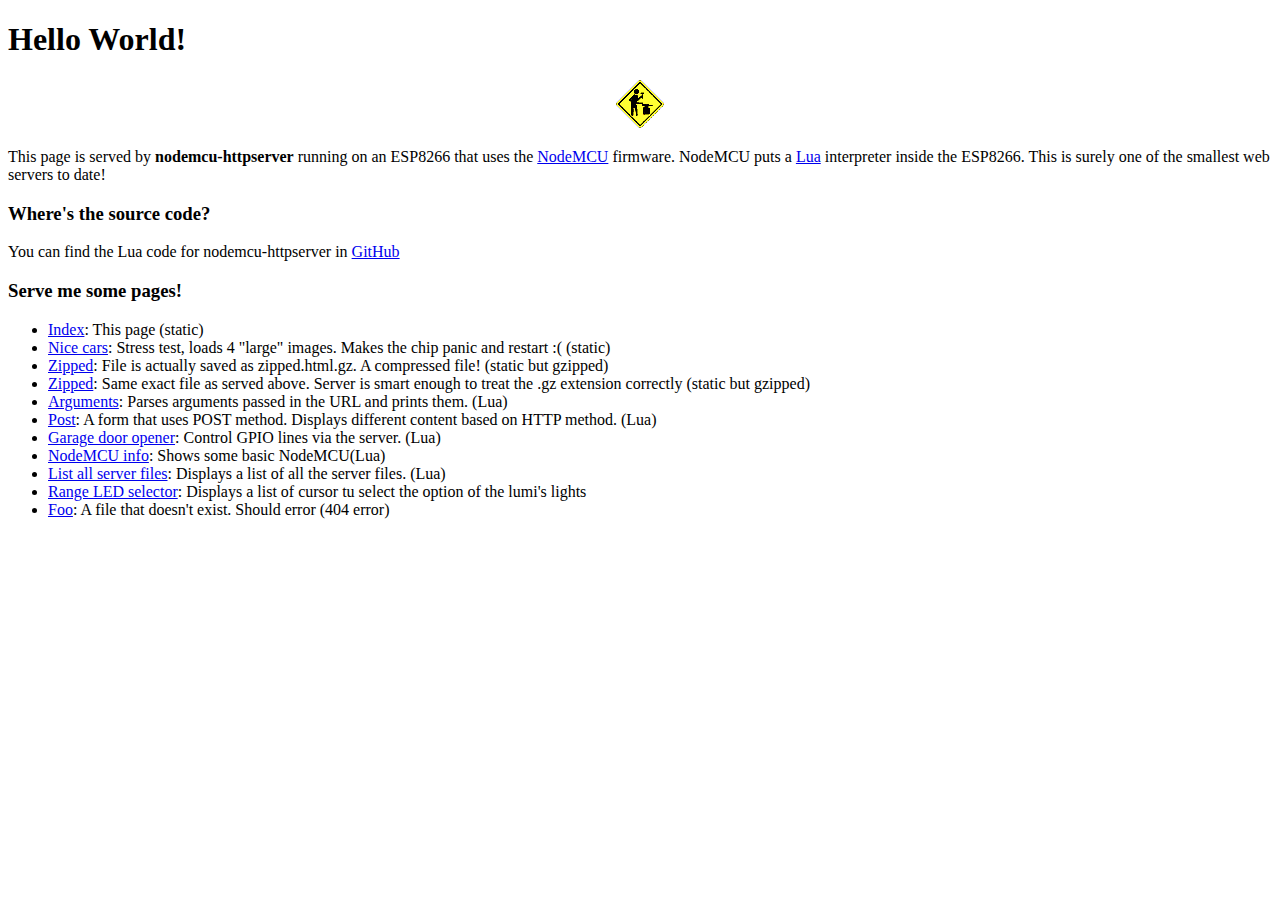
==== Master/http/index.html @ c5414ecf "fusion avec le server http, commit de back up, non testé, surement non fonctionnel" ====
<!DOCTYPE html>
<html lang="en">
<head>
   <meta charset="utf-8">
   <title>Served by an ESP8266</title>
</head>
<body>
   <h1>Hello World!</h1>
   <div align="center">
   <img src="underconstruction.gif">
   </div>
   <p>
      This page is served by <b>nodemcu-httpserver</b> running on an ESP8266 that uses the <a href="https://github.com/nodemcu/nodemcu-firmware">NodeMCU</a> firmware.
      NodeMCU puts a <a href="http://www.lua.org">Lua</a> interpreter inside the ESP8266. This is surely one of the smallest web servers to date!
   </p>

   <h3>Where's the source code?</h3>
   <p>You can find the Lua code for nodemcu-httpserver in <a href="https://github.com/marcoskirsch/nodemcu-httpserver">GitHub</a></p>

   <h3>Serve me some pages!</h3>
   <ul>
      <li><a href="index.html">Index</a>: This page (static)</li>
      <li><a href="cars.html">Nice cars</a>: Stress test, loads 4 "large" images. Makes the chip panic and restart :( (static)</li>
      <li><a href="zipped.html">Zipped</a>: File is actually saved as zipped.html.gz. A compressed file! (static but gzipped)</li>
      <li><a href="zipped.html.gz">Zipped</a>: Same exact file as served above. Server is smart enough to treat the .gz extension correctly (static but gzipped)</li>
      <li><a href="args.lua">Arguments</a>: Parses arguments passed in the URL and prints them. (Lua)</li>
      <li><a href="post.lua">Post</a>: A form that uses POST method.  Displays different content based on HTTP method. (Lua)</li>
      <li><a href="garage_door_opener.html">Garage door opener</a>: Control GPIO lines via the server. (Lua)</li>
      <li><a href="node_info.lua">NodeMCU info</a>: Shows some basic NodeMCU(Lua)</li>
      <li><a href="file_list.lua">List all server files</a>: Displays a list of all the server files. (Lua)</li>
      <li><a href="range.html">Range LED selector</a>: Displays a list of cursor tu select the option of the lumi's lights</li>
      <li><a href="foo.html">Foo</a>: A file that doesn't exist. Should error (404 error)</li>
   </ul>
</body>
</html>
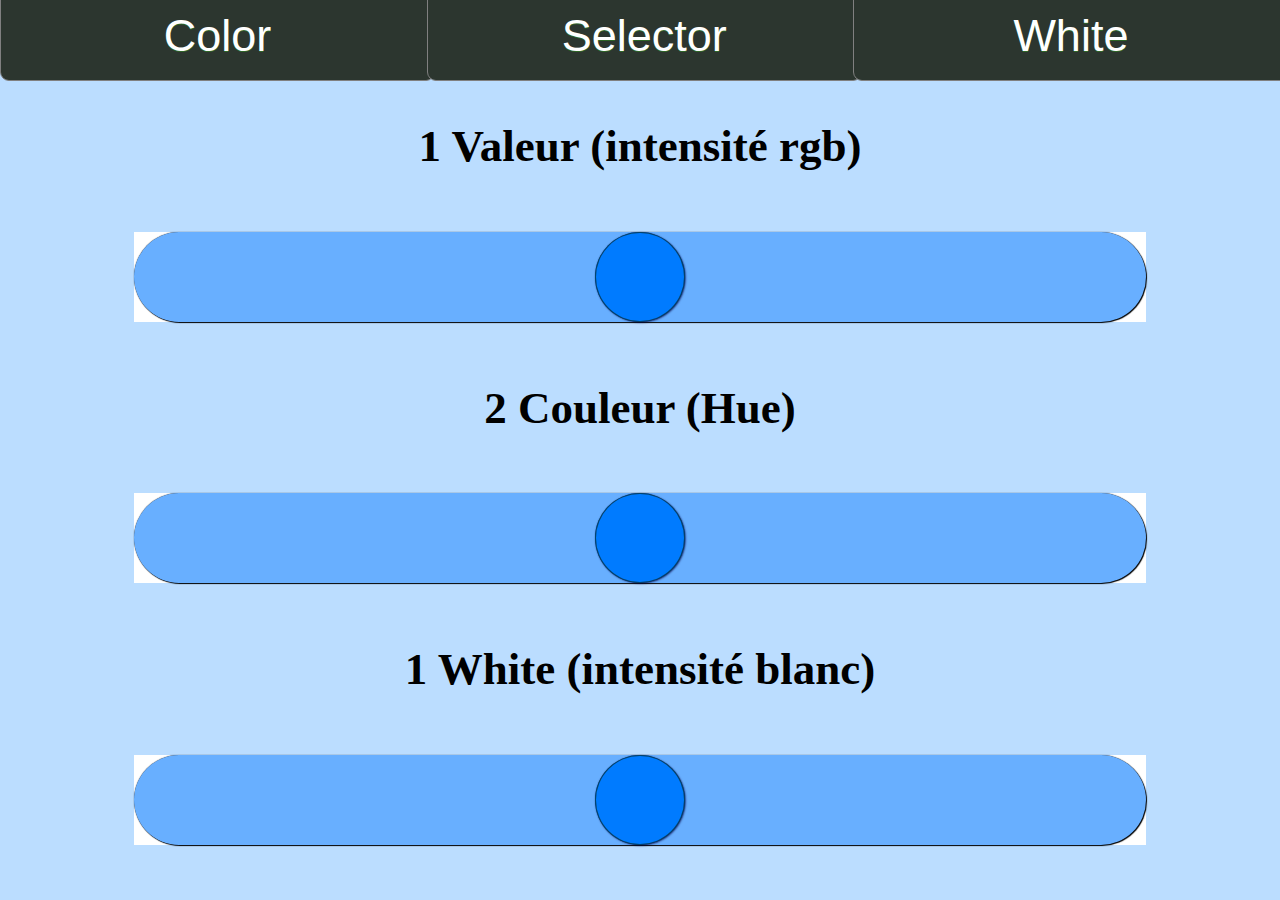
==== commit 6f0ee46b: "seuil de decoupage de paquet placé à 1024 et fonctionnel, modification de la structure du serveur" ====
--- a/Master/http/index.html
+++ b/Master/http/index.html
@@ -1,35 +1,178 @@
-<!DOCTYPE html>
-<html lang="en">
-<head>
-   <meta charset="utf-8">
-   <title>Served by an ESP8266</title>
-</head>
-<body>
-   <h1>Hello World!</h1>
-   <div align="center">
-   <img src="underconstruction.gif">
-   </div>
-   <p>
-      This page is served by <b>nodemcu-httpserver</b> running on an ESP8266 that uses the <a href="https://github.com/nodemcu/nodemcu-firmware">NodeMCU</a> firmware.
-      NodeMCU puts a <a href="http://www.lua.org">Lua</a> interpreter inside the ESP8266. This is surely one of the smallest web servers to date!
-   </p>
+<html><head>
+<meta http-equiv="content-type" content="text/html; charset=windows-1252"><script language="javascript"> 
 
-   <h3>Where's the source code?</h3>
-   <p>You can find the Lua code for nodemcu-httpserver in <a href="https://github.com/marcoskirsch/nodemcu-httpserver">GitHub</a></p>
 
-   <h3>Serve me some pages!</h3>
-   <ul>
-      <li><a href="index.html">Index</a>: This page (static)</li>
-      <li><a href="cars.html">Nice cars</a>: Stress test, loads 4 "large" images. Makes the chip panic and restart :( (static)</li>
-      <li><a href="zipped.html">Zipped</a>: File is actually saved as zipped.html.gz. A compressed file! (static but gzipped)</li>
-      <li><a href="zipped.html.gz">Zipped</a>: Same exact file as served above. Server is smart enough to treat the .gz extension correctly (static but gzipped)</li>
-      <li><a href="args.lua">Arguments</a>: Parses arguments passed in the URL and prints them. (Lua)</li>
-      <li><a href="post.lua">Post</a>: A form that uses POST method.  Displays different content based on HTTP method. (Lua)</li>
-      <li><a href="garage_door_opener.html">Garage door opener</a>: Control GPIO lines via the server. (Lua)</li>
-      <li><a href="node_info.lua">NodeMCU info</a>: Shows some basic NodeMCU(Lua)</li>
-      <li><a href="file_list.lua">List all server files</a>: Displays a list of all the server files. (Lua)</li>
-      <li><a href="range.html">Range LED selector</a>: Displays a list of cursor tu select the option of the lumi's lights</li>
-      <li><a href="foo.html">Foo</a>: A file that doesn't exist. Should error (404 error)</li>
-   </ul>
-</body>
+function loadXML(type,value) 
+	{ 
+		var xmlhttp; 
+		if (window.XMLHttpRequest)   
+		{   
+			xmlhttp=new XMLHttpRequest();   
+			//xmlhttp="192.168.1.1";
+		} 
+		else   
+		{   
+			xmlhttp=new ActiveXObject("Microsoft.XMLHTTP");   
+		} 
+		xmlhttp.open("GET",type+"="+ value+",",true); xmlhttp.send(); 
+	} 
+</script> 
+
+<style>
+input[type=range].slider {
+  -webkit-appearance: none;
+  width: 80%;
+  margin: 000000vh 10%;
+}
+input[type=range].slider:focus {
+  outline: none;
+}
+input[type=range].slider::-webkit-slider-runnable-track {
+  width: 100%;
+  height: 10vh;
+  cursor: pointer;
+  box-shadow: 1px 1px 1px #000000, 0px 0px 1px #0d0d0d;
+  background: #68afff;
+  border-radius: 50px;
+  border: 0px solid #000100;
+}
+input[type=range].slider::-webkit-slider-thumb {
+  box-shadow: 0.8px 0.8px 1.9px rgba(0, 0, 62, 0.67), 0px 0px 0.8px rgba(0, 0, 88, 0.67);
+  border: 1.9px solid rgba(0, 30, 0, 0.57);
+  height:  10vh;
+  width:  10vh;
+  border-radius:  10vh;
+  background: #007bff;
+  cursor: pointer;
+  -webkit-appearance: none;
+  margin-top: 0px;
+}
+input[type=range].slider:focus::-webkit-slider-runnable-track {
+  background: #82bdff;
+}
+input[type=range].slider::-moz-range-track {
+  width: 100%;
+  height: 10vh;
+  cursor: pointer;
+  box-shadow: 1px 1px 1px #000000, 0px 0px 1px #0d0d0d;
+  background: #68afff;
+  border-radius: 5vh;
+  border: 0px solid #000100;
+}
+input[type=range].slider::-moz-range-thumb {
+  box-shadow: 0.8px 0.8px 1.9px rgba(0, 0, 62, 0.67), 0px 0px 0.8px rgba(0, 0, 88, 0.67);
+  border: 1.9px solid rgba(0, 30, 0, 0.57);
+  height:  10vh;
+  width:  10vh;
+  border-radius:  10vh;
+  background: #007bff;
+  cursor: pointer;
+}
+input[type=range].slider::-ms-track {
+  width: 100%;
+  height: 10vh;
+  cursor: pointer;
+  background: transparent;
+  border-color: transparent;
+  color: transparent;
+}
+input[type=range].slider::-ms-fill-lower {
+  background: #4ea1ff;
+  border: 0px solid #000100;
+  border-radius:  5vh;
+  box-shadow: 1px 1px 1px #000000, 0px 0px 1px #0d0d0d;
+}
+input[type=range].slider::-ms-fill-upper {
+  background: #68afff;
+  border: 0px solid #000100;
+  border-radius:  10vh;
+  box-shadow: 1px 1px 1px #000000, 0px 0px 1px #0d0d0d;
+}
+input[type=range].slider::-ms-thumb {
+  box-shadow: 0.8px 0.8px 1.9px rgba(0, 0, 62, 0.67), 0px 0px 0.8px rgba(0, 0, 88, 0.67);
+  border: 1.9px solid rgba(0, 30, 0, 0.57);
+  width: 10vh;
+  border-radius: 10vh;
+  background: #007bff;
+  cursor: pointer;
+  height: 10vh;
+}
+input[type=range].slider:focus::-ms-fill-lower {
+  background: #68afff;
+}
+input[type=range].slider:focus::-ms-fill-upper {
+  background: #82bdff;
+}
+body{
+
+	font-size: 5vh;
+	background: #bbddff;
+	text-align: center;
+}
+.bouton{
+	float: left; 
+}
+
+.myButton1, .myButton2, .myButton3 {
+	font-size: 5vh;
+	align: left;
+	width: 34vw;
+	height: 10vh;
+	background-color:#2c362f;
+	-moz-border-radius:1vh;
+	-webkit-border-radius:1vh;
+	border-radius:1vh;
+	border:1px solid #808080;
+	cursor:pointer;
+	color:#ffffff;
+	padding:0px 0px;
+	position:absolute;
+	top:0px;
+	left:20px;
+	margin: -1vh 0vw;
+	text-decoration:none;
+	text-shadow:0px 1px 0px #2f6627;
+	
+}
+.myButton:hover {
+	background-color:#000000;
+}
+
+.myButton1{
+	left:0vw;
+}
+.myButton2{
+	left:33.333vw;
+}
+.myButton3{
+	left:66.666vw;
+}
+.myButton:active {
+	
+	
+}
+
+</style>
+	</head>
+	<body>
+	
+		<div>
+			<input type="button" class="myButton1" value="Color" 	onclick="self.location.href='index.html'" 		href="index.html"/>
+			<input type="button" class="myButton2" value="Selector" onclick="self.location.href='Selector.html'" 	href="Selector.html"/>
+			<input type="button" class="myButton3" value="White" 	onclick="self.location.href='White.html'"  		href="White.html"/>
+		</div>
+		<br>
+		<h4>1 Valeur (intensit� rgb)</h4>
+		<input type="range" name="points" id="points" onchange="loadXML('Valeur',value)" value="50" min="0" max="100" class="slider" >
+		
+		<h4>2 Couleur (Hue)</h4>
+		<input type="range" name="points" id="points" onchange="loadXML('couleur',value)" value="50" min="0" max="100" class="slider" >
+		
+		<h4>1 White (intensit� blanc)</h4>
+		<input type="range" name="points" id="points" onchange="loadXML('Valeur',value)" value="50" min="0" max="100" class="slider" >
+		
+	</body>
+
 </html>
+
+
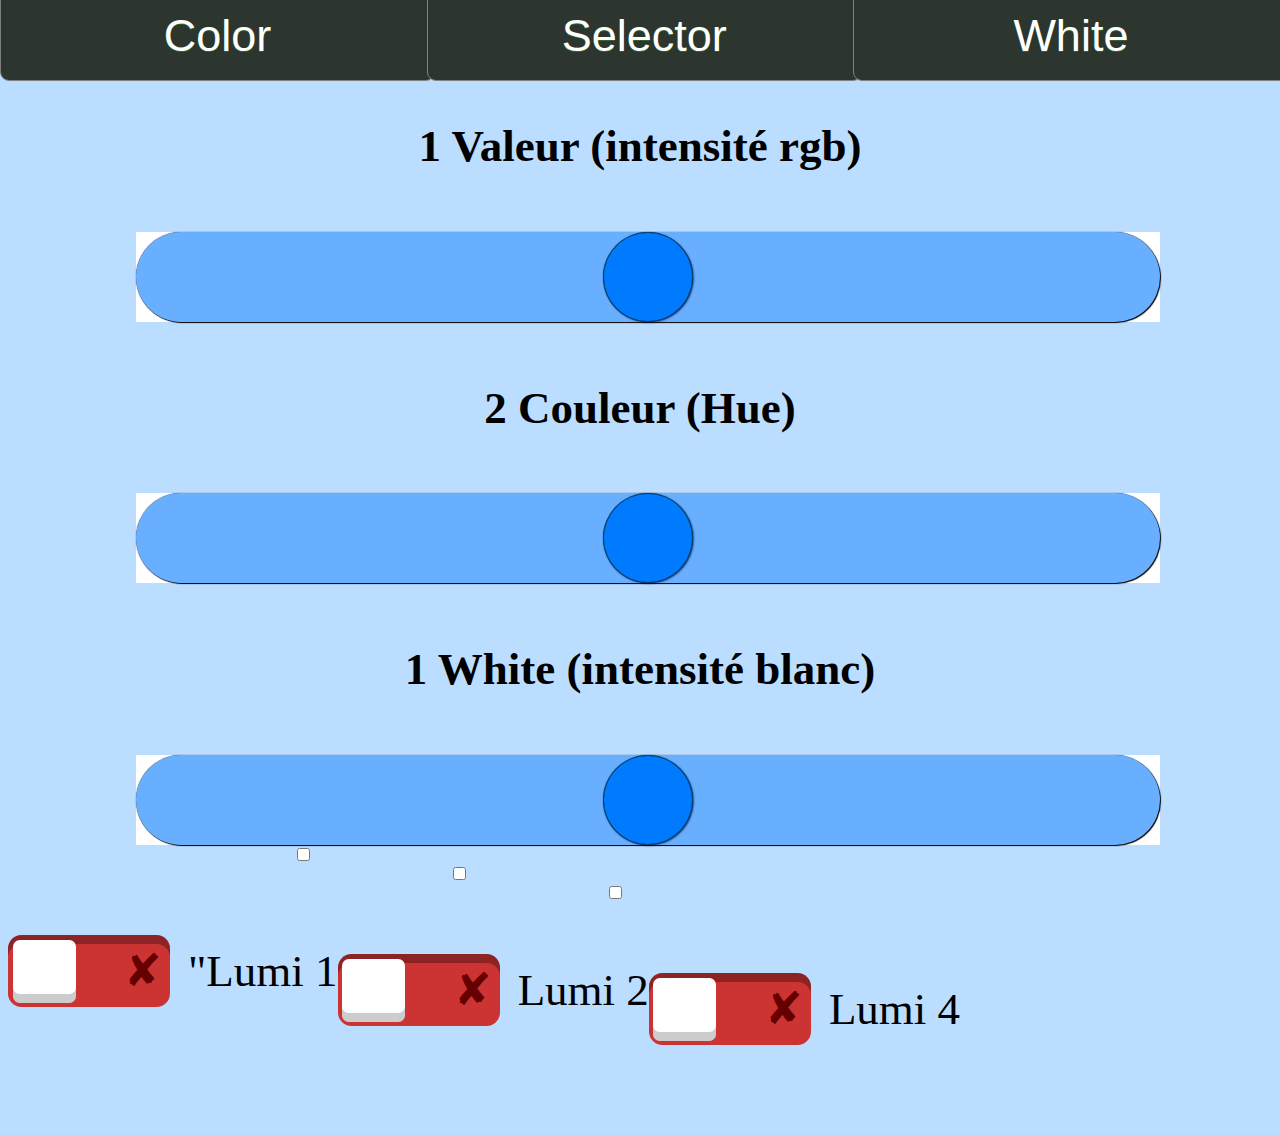
==== commit 4b4ed753: "Serveur OK Gestion des Led et envoi OK, Receveur parse data OK, TODO Gestion des Leds sur les receve" ====
--- a/Master/http/index.html
+++ b/Master/http/index.html
@@ -1,28 +1,93 @@
 <html><head>
 <meta http-equiv="content-type" content="text/html; charset=windows-1252"><script language="javascript"> 
 
-
+function toHex(n) {
+  var hex = n.toString(16);
+  while (hex.length < 2) {hex = "0" + hex; }
+  return hex;
+}
+function Color(){
+
+	var Crange,Hrange,Wrange, h, l, s ;
+	
+	Crange = document.getElementById("Pcolor");
+	Hrange = document.getElementById("Hue");
+	Wrange = document.getElementById("Pwhite");
+	
+	h=Hrange.value/100;
+	l=Crange.value/200+Wrange.value/100;
+	s=Crange.value/100;
+	
+	if(l>1) l=1;
+	
+	
+	//s=1;
+    var r, g, b;
+
+	var hue2rgb = function hue2rgb(p, q, t){
+		if(t < 0) t += 1;
+		if(t > 1) t -= 1;
+		if(t < 1/6) return p + (q - p) * 6 * t;
+		if(t < 1/2) return q;
+		if(t < 2/3) return p + (q - p) * (2/3 - t) * 6;
+		return p;
+	}
+
+	var q = l < 0.5 ? l * (1 + s) : l + s - l * s;
+	var p = 2 * l - q;
+	r = hue2rgb(p, q, h + 1/3);
+	g = hue2rgb(p, q, h);
+	b = hue2rgb(p, q, h - 1/3);
+  
+	var rgbHex=toHex(Math.round(r * 255))+toHex(Math.round(g * 255))+toHex(Math.round(b * 255));
+	
+	document.getElementById("fond").style.backgroundColor = rgbHex;
+	return  rgbHex;
+}
+ LastSend = Date.now();
 function loadXML(type,value) 
 	{ 
-		var xmlhttp; 
+		var xmlhttp;
 		if (window.XMLHttpRequest)   
 		{   
 			xmlhttp=new XMLHttpRequest();   
-			//xmlhttp="192.168.1.1";
 		} 
 		else   
 		{   
 			xmlhttp=new ActiveXObject("Microsoft.XMLHTTP");   
 		} 
-		xmlhttp.open("GET",type+"="+ value+",",true); xmlhttp.send(); 
+		var Crange,Hrange,Wrange;
+		Crange = document.getElementById("Pcolor");
+		Hrange = document.getElementById("Hue");
+		Wrange = document.getElementById("Pwhite");
+		
+		C=255-(Crange.value*255/100)
+		H= Hrange.value*255/100;
+		W= Wrange.value*255/100;
+		
+		if(C<1) C=1;
+		if(W<0) W=0;
+		if(H<0) H=0;
+		C=Math.round(C);
+		H=Math.round(H);
+		W=Math.round(W);
+		//if (LastSend+3000> Date.now())
+		//{
+			xmlhttp.open("GET","Rainbow.lua?"+"PC="+ C+"&HUE="+ H+"&PW="+ W,true); xmlhttp.send(); 
+			//LastSend=Date.now();
+		//}
+		//else
+		//label1
+		
+		Color();
 	} 
 </script> 
 
 <style>
 input[type=range].slider {
   -webkit-appearance: none;
-  width: 80%;
-  margin: 000000vh 10%;
+  width: 80vw;
+  margin: 000000vh 10vw;
 }
 input[type=range].slider:focus {
   outline: none;
@@ -33,7 +98,7 @@
   cursor: pointer;
   box-shadow: 1px 1px 1px #000000, 0px 0px 1px #0d0d0d;
   background: #68afff;
-  border-radius: 50px;
+  border-radius: 10vh;
   border: 0px solid #000100;
 }
 input[type=range].slider::-webkit-slider-thumb {
@@ -128,11 +193,9 @@
 	padding:0px 0px;
 	position:absolute;
 	top:0px;
-	left:20px;
 	margin: -1vh 0vw;
 	text-decoration:none;
 	text-shadow:0px 1px 0px #2f6627;
-	
 }
 .myButton:hover {
 	background-color:#000000;
@@ -148,29 +211,98 @@
 	left:66.666vw;
 }
 .myButton:active {
-	
-	
-}
-
+}
+input.switch:empty 
+{     
+margin-left: -999px; 
+} 
+input.switch:empty ~ label 
+{     
+position: relative;     
+float: left;     
+line-height: 1.6em;     
+text-indent: 4em;     
+margin: 2em 0;     
+cursor: pointer;   
+-webkit-user-select: none;   
+-moz-user-select: none;   
+-ms-user-select: none;   
+user-select: none; 
+} 
+input.switch:empty ~ label:before,  
+input.switch:empty ~ label:after 
+{     
+position: absolute;     
+display: block;     
+top: 0;     
+bottom: 0;     
+left: 0;     
+content: '\2718';     
+width: 3.6em;   
+text-indent: 2.4em;   
+color: #600;     
+background-color: #c33;     
+border-radius: 0.3em;     
+box-shadow: inset 0 0.2em 0 rgba(0,0,0,0.3);
+} 
+input.switch:empty ~ label:after 
+{   
+content: ' ';     
+width: 1.4em;     
+top: 0.1em;     
+bottom: 0.1em;   
+text-align: center;   
+text-indent: 0;     
+margin-left: 0.1em;   
+color: #f88;     
+background-color: #fff;     
+border-radius: 0.15em;     
+box-shadow: inset 0 -0.2em 0 rgba(0,0,0,0.2);     
+-webkit-transition: all 100ms ease-in;   
+transition: all 100ms ease-in; 
+} 
+/* toggle on */ 
+input.switch:checked ~ label:before 
+{   
+content: '\2714';   
+text-indent: 0.5em;   
+color: #6f6;     
+background-color: #393; 
+} 
+input.switch:checked ~ label:after 
+{     
+margin-left: 2.1em;   
+color: #6c6; 
+} 
 </style>
 	</head>
-	<body>
+	<body id="fond"  >
 	
 		<div>
 			<input type="button" class="myButton1" value="Color" 	onclick="self.location.href='index.html'" 		href="index.html"/>
-			<input type="button" class="myButton2" value="Selector" onclick="self.location.href='Selector.html'" 	href="Selector.html"/>
+			<input type="button" class="myButton2" value="Selector" onclick="self.location.href='Selector.lua'" 	href="Selector.html"/>
 			<input type="button" class="myButton3" value="White" 	onclick="self.location.href='White.html'"  		href="White.html"/>
 		</div>
 		<br>
 		<h4>1 Valeur (intensit� rgb)</h4>
-		<input type="range" name="points" id="points" onchange="loadXML('Valeur',value)" value="50" min="0" max="100" class="slider" >
+		<input type="range" name="points" id="Pcolor" onmousemove="Color()" onchange="loadXML()" value="50" min="0" max="100" class="slider" >
 		
 		<h4>2 Couleur (Hue)</h4>
-		<input type="range" name="points" id="points" onchange="loadXML('couleur',value)" value="50" min="0" max="100" class="slider" >
+		<input type="range" name="points" id="Hue" onmousemove="Color()" onchange="loadXML()" value="50" min="0" max="100" class="slider" >
 		
 		<h4>1 White (intensit� blanc)</h4>
-		<input type="range" name="points" id="points" onchange="loadXML('Valeur',value)" value="50" min="0" max="100" class="slider" >
-		
+		<input type="range" name="points" id="Pwhite" onmousemove="Color()" onchange="loadXML()"  value="50" min="0" max="100" class="slider" >
+		<tr>
+			<td>
+				<div><input id="checkbox0" name="checkbox0" class="switch" onclick="loadXMLDoc(0)" type="checkbox"><label for="checkbox0">"Lumi 1</label></div>
+			</td>
+			<td>
+				<div><input id="checkbox1" name="checkbox1" class="switch" onclick="loadXMLDoc(1)" type="checkbox"><label for="checkbox1">Lumi 2</label></div>
+			</td>
+			<td>
+				<div><input id="checkbox2" name="checkbox2" class="switch" onclick="loadXMLDoc(2)" type="checkbox"><label for="checkbox2">Lumi 4</label></div>
+			</td>
+		</tr>
 	</body>
 
 </html>
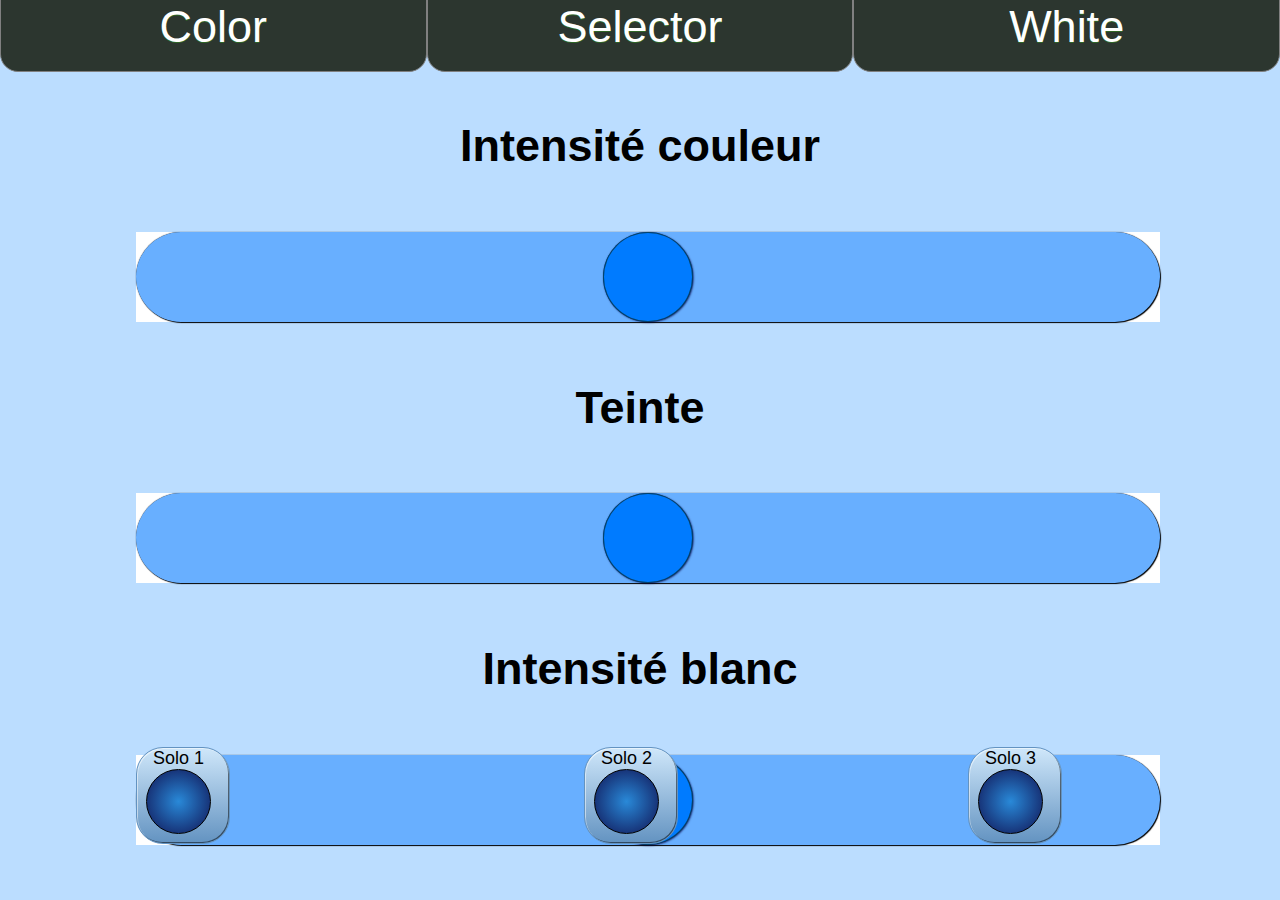
==== commit 5a301ee8: "calcul chromatique déporté dans le javascript, ajout de la gestion des node en solo, ajout de l'écri" ====
--- a/Master/http/index.html
+++ b/Master/http/index.html
@@ -8,21 +8,22 @@
 }
 function Color(){
 
-	var Crange,Hrange,Wrange, h, l, s ;
+	var Crange,Hrange,Wrange, h, l, s ,w,diviseur;
 	
 	Crange = document.getElementById("Pcolor");
 	Hrange = document.getElementById("Hue");
 	Wrange = document.getElementById("Pwhite");
 	
 	h=Hrange.value/100;
-	l=Crange.value/200+Wrange.value/100;
-	s=Crange.value/100;
-	
-	if(l>1) l=1;
-	
-	
-	//s=1;
+	l=Crange.value/200;
+	
+	w=Wrange.value;
+	s=1; // saturation maximale
+	
+	//if(l>1) l=1;
+	
     var r, g, b;
+    var rHSV, gHSV, bHSV;
 
 	var hue2rgb = function hue2rgb(p, q, t){
 		if(t < 0) t += 1;
@@ -35,14 +36,88 @@
 
 	var q = l < 0.5 ? l * (1 + s) : l + s - l * s;
 	var p = 2 * l - q;
-	r = hue2rgb(p, q, h + 1/3);
-	g = hue2rgb(p, q, h);
-	b = hue2rgb(p, q, h - 1/3);
+	rHSV = hue2rgb(p, q, h + 1/3);
+	gHSV = hue2rgb(p, q, h);
+	bHSV = hue2rgb(p, q, h - 1/3);
   
-	var rgbHex=toHex(Math.round(r * 255))+toHex(Math.round(g * 255))+toHex(Math.round(b * 255));
+	r=100*rHSV;
+	g=100*gHSV;
+	b=100*bHSV;
+	
+	l=200*l;
+	
+	ldiv=parseInt(l,10);
+	wdiv=parseInt(w,10);
+	
+	
+	diviseur=parseInt(parseInt(1,10)+parseInt(ldiv,10)+parseInt(wdiv,10),10);
+	
+	l=parseInt(1+l,10);
+	w=parseInt(w,10)
+	
+	r=parseInt(100*r,10);
+	g=parseInt(100*g,10);
+	b=parseInt(100*b,10);
+	
+	r=parseInt(r/l,10);
+	g=parseInt(g/l,10);
+	b=parseInt(b/l,10);
+	
+	r=parseInt(r+w,10);
+	g=parseInt(g+w,10);
+	b=parseInt(b+w,10);
+	
+	if (r > diviseur) 
+	{
+		r=diviseur;
+		if (diviseur > 100) r=100;
+	}
+	else r=r*100/diviseur;
+	
+	if (g > diviseur)
+	{
+		g=diviseur;
+		if (diviseur > 100) g=100;
+	}
+	else g=g*100/diviseur;
+	
+	if (b > diviseur)
+	{
+		b=diviseur;
+		if (diviseur > 100) b=100;
+	}
+	else b=b*100/diviseur;
+
+	rByte= r * 2.55;
+	gByte= g * 2.55;
+	bByte= b * 2.55;
+	
+	r=Math.round(r);
+	g=Math.round(g);
+	b=Math.round(b);
+	
+	rHSV=Math.round(rHSV*255);
+	gHSV=Math.round(gHSV*255);
+	bHSV=Math.round(bHSV*255);
+	
+	rByte=Math.round(rByte);
+	gByte=Math.round(gByte);
+	bByte=Math.round(bByte);
+	
+	l=Math.round(l);
+	w=Math.round(w);
+	diviseur=Math.round(diviseur);
+	
+	var rgbHex=toHex(rByte)+toHex(gByte)+toHex(bByte);
+	
+	
+	var rgbHSV="&R="+rHSV+"&G="+gHSV+"&B="+bHSV;
+	
+	//console.log(r+" "+g+" "+b+" "+l+" "+w+" "+diviseur+ " "+rgbHex);
+	//console.log(rgbHSV);
 	
 	document.getElementById("fond").style.backgroundColor = rgbHex;
-	return  rgbHex;
+	return  rgbHSV;
 }
  LastSend = Date.now();
 function loadXML(type,value) 
@@ -61,6 +136,23 @@
 		Hrange = document.getElementById("Hue");
 		Wrange = document.getElementById("Pwhite");
 		
+		var Rnode = document.getElementById("R1");
+		var node ="";
+		if (Rnode.checked)
+			node="&node=1";
+		else
+		{
+			Rnode = document.getElementById("R2");
+			if (Rnode.checked)
+				node="&node=2";
+			else
+			{
+				Rnode = document.getElementById("R3");
+				if (Rnode.checked)
+					node="&node=3";
+			}
+		}	
+			
 		C=255-(Crange.value*255/100)
 		H= Hrange.value*255/100;
 		W= Wrange.value*255/100;
@@ -71,15 +163,18 @@
 		C=Math.round(C);
 		H=Math.round(H);
 		W=Math.round(W);
+		
+		
+		var rgb=Color();
 		//if (LastSend+3000> Date.now())
 		//{
-			xmlhttp.open("GET","Rainbow.lua?"+"PC="+ C+"&HUE="+ H+"&PW="+ W,true); xmlhttp.send(); 
+			xmlhttp.open("GET","Rainbow.lua?"+"W="+W+rgb+node ,true); xmlhttp.send(); 
 			//LastSend=Date.now();
 		//}
 		//else
 		//label1
 		
-		Color();
+		
 	} 
 </script> 
 
@@ -170,30 +265,26 @@
 }
 body{
 
-	font-size: 5vh;
+	font: 5vh Arial, Verdana, Geneva, sans-serif;
 	background: #bbddff;
 	text-align: center;
 }
-.bouton{
-	float: left; 
-}
-
 .myButton1, .myButton2, .myButton3 {
 	font-size: 5vh;
 	align: left;
-	width: 34vw;
+	width: 33.333vw;
 	height: 10vh;
 	background-color:#2c362f;
 	-moz-border-radius:1vh;
 	-webkit-border-radius:1vh;
-	border-radius:1vh;
+	border-radius:2vh;
 	border:1px solid #808080;
 	cursor:pointer;
 	color:#ffffff;
 	padding:0px 0px;
 	position:absolute;
 	top:0px;
-	margin: -1vh 0vw;
+	margin: -2vh 0vw;
 	text-decoration:none;
 	text-shadow:0px 1px 0px #2f6627;
 }
@@ -212,68 +303,102 @@
 }
 .myButton:active {
 }
-input.switch:empty 
-{     
-margin-left: -999px; 
-} 
-input.switch:empty ~ label 
-{     
-position: relative;     
-float: left;     
-line-height: 1.6em;     
-text-indent: 4em;     
-margin: 2em 0;     
-cursor: pointer;   
--webkit-user-select: none;   
--moz-user-select: none;   
--ms-user-select: none;   
-user-select: none; 
-} 
-input.switch:empty ~ label:before,  
-input.switch:empty ~ label:after 
-{     
-position: absolute;     
-display: block;     
-top: 0;     
-bottom: 0;     
-left: 0;     
-content: '\2718';     
-width: 3.6em;   
-text-indent: 2.4em;   
-color: #600;     
-background-color: #c33;     
-border-radius: 0.3em;     
-box-shadow: inset 0 0.2em 0 rgba(0,0,0,0.3);
-} 
-input.switch:empty ~ label:after 
-{   
-content: ' ';     
-width: 1.4em;     
-top: 0.1em;     
-bottom: 0.1em;   
-text-align: center;   
-text-indent: 0;     
-margin-left: 0.1em;   
-color: #f88;     
-background-color: #fff;     
-border-radius: 0.15em;     
-box-shadow: inset 0 -0.2em 0 rgba(0,0,0,0.2);     
--webkit-transition: all 100ms ease-in;   
-transition: all 100ms ease-in; 
-} 
-/* toggle on */ 
-input.switch:checked ~ label:before 
-{   
-content: '\2714';   
-text-indent: 0.5em;   
-color: #6f6;     
-background-color: #393; 
-} 
-input.switch:checked ~ label:after 
-{     
-margin-left: 2.1em;   
-color: #6c6; 
-} 
+
+.button {
+  background: #cfe7fa;
+  background: -moz-linear-gradient(top,  #cfe7fa 0%, #6393c1 100%);
+  background: -webkit-gradient(linear, left top, left bottom, color-stop(0%,#cfe7fa), color-stop(100%,#6393c1));
+  background: -webkit-linear-gradient(top,  #cfe7fa 0%,#6393c1 100%);
+  background: -o-linear-gradient(top,  #cfe7fa 0%,#6393c1 100%);
+  background: -ms-linear-gradient(top,  #cfe7fa 0%,#6393c1 100%);
+  background: linear-gradient(top,  #cfe7fa 0%,#6393c1 100%);
+  border: 1px solid #6393c1;
+  -moz-border-radius: 3vh;
+  -webkit-border-radius: 3vh;
+  border-radius: 3vh;
+  -moz-box-shadow: inset 1px 1px 0px rgba(255, 255, 255, .5), inset -1px -1px 0px rgba(0, 0, 0, .5);
+  -webkit-box-shadow: inset 1px 1px 0px rgba(255, 255, 255, .5), inset -1px -1px 0px rgba(0, 0, 0, .5);
+  box-shadow: inset 1px 1px 0px rgba(255, 255, 255, .5), inset -1px -1px 0px rgba(0, 0, 0, .5);
+  cursor: pointer;
+  display: inline-block;
+  font: 2vh Arial, Verdana, Geneva, sans-serif;
+  line-height: -1vh;
+  padding-right: 1vh;
+}
+
+.button:hover .inner {
+  opacity: .5;
+}
+
+.button input {
+  display: none;
+}
+
+.button input:checked + .outer .inner {
+  opacity: 1;
+}
+
+.button .outer {
+  background: #2989d8;
+  background: -moz-radial-gradient(center, ellipse cover,  #2989d8 0%, #101354 99%);
+  background: -webkit-gradient(radial, center center, 0px, center center, 100%, color-stop(0%,#2989d8), color-stop(99%,#101354));
+  background: -webkit-radial-gradient(center, ellipse cover,  #2989d8 0%,#101354 99%);
+  background: -o-radial-gradient(center, ellipse cover,  #2989d8 0%,#101354 99%);
+  background: -ms-radial-gradient(center, ellipse cover,  #2989d8 0%,#101354 99%);
+  background: radial-gradient(center, ellipse cover,  #2989d8 0%,#101354 99%);
+  border: 1px solid black;
+  -moz-border-radius: 10vh;
+  -webkit-border-radius: 10vh;
+  border-radius: 10vh;
+  display: block;
+  float: left;
+  margin: 0vh   1vh 1vh 1vh;
+  height: 7vh;
+  width: 7vh;
+}
+
+.button .inner {
+  background: #e4f5fc;
+  background: -moz-radial-gradient(center, ellipse cover,  #e4f5fc 0%, #bfe8f9 50%, #9fd8ef 51%, #2ab0ed 100%);
+  background: -webkit-gradient(radial, center center, 0px, center center, 100%, color-stop(0%,#e4f5fc), color-stop(50%,#bfe8f9), color-stop(51%,#9fd8ef), color-stop(100%,#2ab0ed));
+  background: -webkit-radial-gradient(center, ellipse cover,  #e4f5fc 0%,#bfe8f9 50%,#9fd8ef 51%,#2ab0ed 100%);
+  background: -o-radial-gradient(center, ellipse cover,  #e4f5fc 0%,#bfe8f9 50%,#9fd8ef 51%,#2ab0ed 100%);
+  background: -ms-radial-gradient(center, ellipse cover,  #e4f5fc 0%,#bfe8f9 50%,#9fd8ef 51%,#2ab0ed 100%);
+  background: radial-gradient(center, ellipse cover,  #e4f5fc 0%,#bfe8f9 50%,#9fd8ef 51%,#2ab0ed 100%);
+  -moz-border-radius: 10vh;
+  -webkit-border-radius: 10vh;
+  border-radius: 10vh;
+  display: block;
+  
+  margin: 0.5vh;
+  opacity: 0;
+  -moz-transition: opacity .5s;
+  -webkit-transition: opacity .5s;
+  -o-transition: opacity .5s;
+  transition: opacity .5s;
+  height: 6vh;
+  width: 6vh;
+}
+
+.radio{
+	position:absolute;
+	top:83vh;
+}
+
+#B1{ 
+	position:absolute;
+	left:10vw; 
+}
+#B2{ 
+	position:absolute;
+	
+	left:45vw; 
+}
+#B3{ 
+	position:absolute;
+	left:75vw; 
+}
+
 </style>
 	</head>
 	<body id="fond"  >
@@ -284,25 +409,34 @@
 			<input type="button" class="myButton3" value="White" 	onclick="self.location.href='White.html'"  		href="White.html"/>
 		</div>
 		<br>
-		<h4>1 Valeur (intensit� rgb)</h4>
+		<h4>Intensit� couleur</h4>
 		<input type="range" name="points" id="Pcolor" onmousemove="Color()" onchange="loadXML()" value="50" min="0" max="100" class="slider" >
 		
-		<h4>2 Couleur (Hue)</h4>
+		<h4>Teinte</h4>
 		<input type="range" name="points" id="Hue" onmousemove="Color()" onchange="loadXML()" value="50" min="0" max="100" class="slider" >
 		
-		<h4>1 White (intensit� blanc)</h4>
+		<h4>Intensit� blanc</h4>
 		<input type="range" name="points" id="Pwhite" onmousemove="Color()" onchange="loadXML()"  value="50" min="0" max="100" class="slider" >
-		<tr>
-			<td>
-				<div><input id="checkbox0" name="checkbox0" class="switch" onclick="loadXMLDoc(0)" type="checkbox"><label for="checkbox0">"Lumi 1</label></div>
-			</td>
-			<td>
-				<div><input id="checkbox1" name="checkbox1" class="switch" onclick="loadXMLDoc(1)" type="checkbox"><label for="checkbox1">Lumi 2</label></div>
-			</td>
-			<td>
-				<div><input id="checkbox2" name="checkbox2" class="switch" onclick="loadXMLDoc(2)" type="checkbox"><label for="checkbox2">Lumi 4</label></div>
-			</td>
-		</tr>
+		<div class="radio">
+			<label class="button" id="B1">
+				<input type="radio" name="button" id="R1" />
+				Solo 1
+				<span class="outer"><span class="inner"></span></span>
+			</label>
+			<label class="button" id="B2">
+				<input type="radio" name="button" id="R2" />
+				Solo 2
+				<span class="outer"><span class="inner"></span></span>
+			</label>
+			<label class="button" id="B3">
+				<input type="radio" name="button" id="R3" />
+				Solo 3
+				<span class="outer"><span class="inner"></span></span>
+			</label>
+		</div>
+		
+
+			
 	</body>
 
 </html>
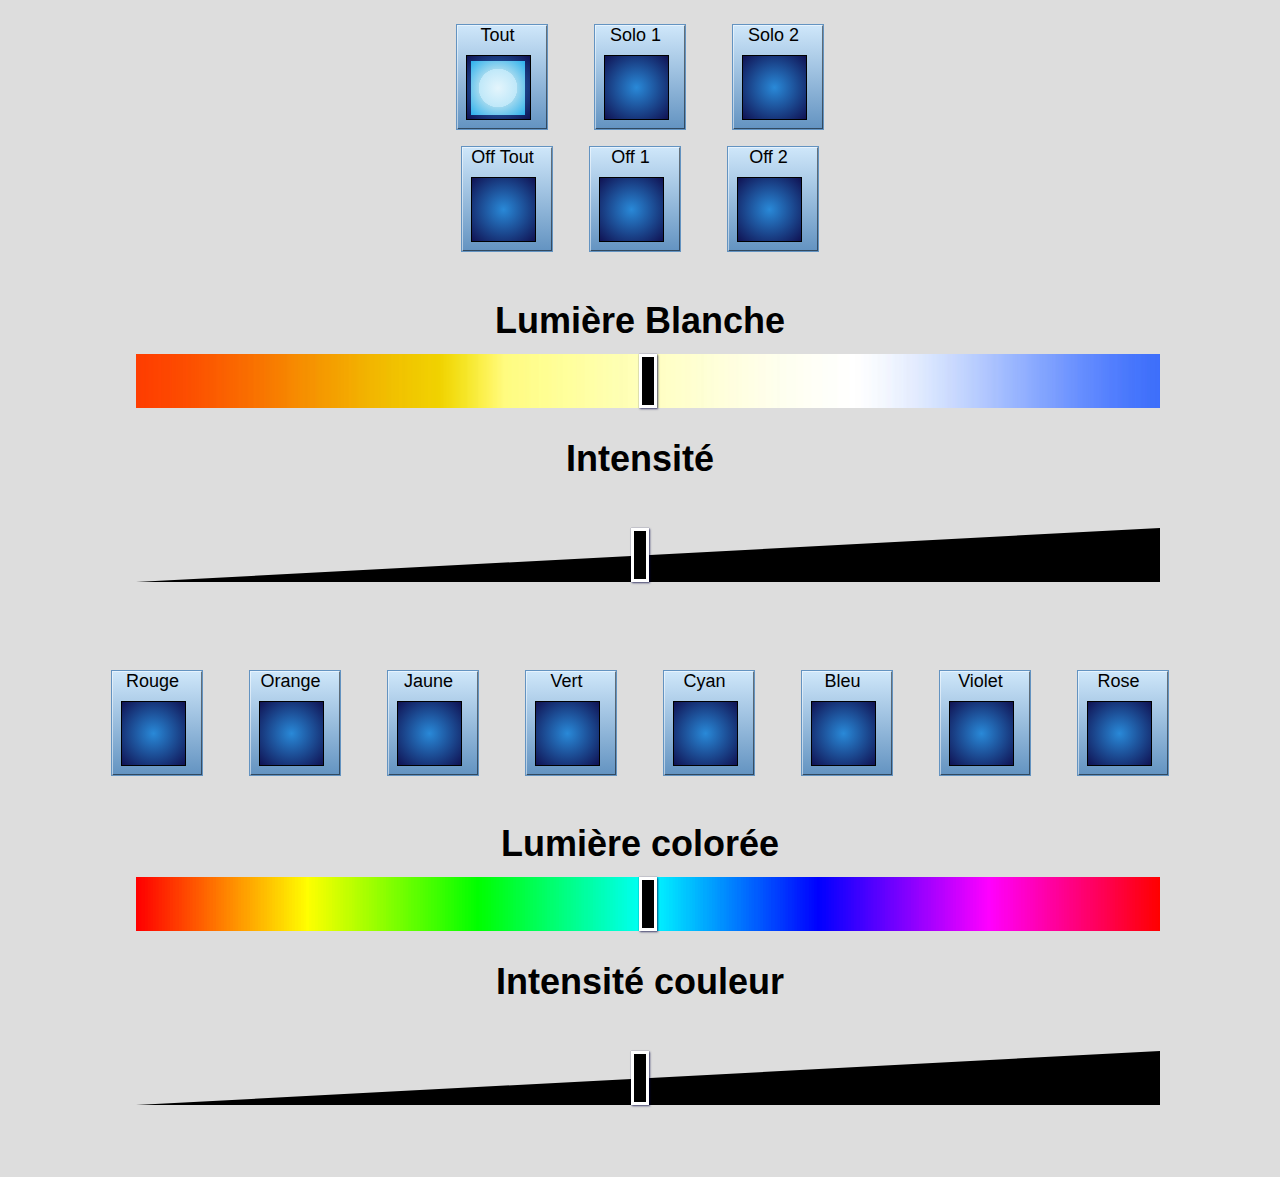
==== commit b25b7dc0: "ajout de la temperature de couleur, correction de l'envoie de OFF qui fesait planter le W sur le nod" ====
--- a/Master/http/index.html
+++ b/Master/http/index.html
@@ -1,26 +1,77 @@
 <html><head>
-<meta http-equiv="content-type" content="text/html; charset=windows-1252"><script language="javascript"> 
+<meta  name="viewport" http-equiv="content-type" content="text/html; initial-scale=1.0; maximum-scale=1.0; user-scalable=0; charset=windows-1252">
+
+<script language="javascript"> 
 
 function toHex(n) {
   var hex = n.toString(16);
   while (hex.length < 2) {hex = "0" + hex; }
   return hex;
 }
+
+function White(){
+	var Wrange,Hrange, h, p ;
+	
+	Hrange = document.getElementById("Temperature");
+	Wrange = document.getElementById("Pwhite");
+	
+	h=Hrange.value/100;
+	
+	var r, g, b,w;
+	
+	// mini chaud 255&G=95&B=0&W=255
+	
+	//neutre 255 172 64
+	//255 255 255
+
+	if(h<(1/2))
+	{
+		console.log("step1");
+		r=1;
+		g=2*h;
+		b=0;	
+	}
+	else if(h<(2/2))
+	{
+		console.log("step2");
+		r=1;
+		g=1;
+		b=2*(h-(1/2));
+	}
+	
+	var P_affichage=(Wrange.value*2.55)/4;
+	var P_led=(Wrange.value*2.55)/8;
+	
+	var rA=Math.round(r*p+3*p);
+	var gA=Math.round(g*p+3*p);
+	var bA=Math.round(b*p+3*p);
+	
+	r=Math.round(r*P_led*3+P_led);
+	g=Math.round(g*P_led*3+P_led);
+	b=Math.round(b*P_led*3+P_led);
+	w=Math.round(4*P_led);
+	
+	var rgbHex=toHex(r)+toHex(g)+toHex(b);
+	var rgb="R="+r+"&G="+g+"&B="+b+"&W="+w;
+	
+	console.log(r+" "+g+" "+b+" "+rgbHex);
+	//console.log(rgb);
+	
+	document.getElementById("fond").style.backgroundColor = rgbHex;
+	return  rgb;
+}
+
 function Color(){
 
-	var Crange,Hrange,Wrange, h, l, s ,w,diviseur;
+	var Crange,Hrange, h, l, s ;
 	
 	Crange = document.getElementById("Pcolor");
 	Hrange = document.getElementById("Hue");
-	Wrange = document.getElementById("Pwhite");
 	
 	h=Hrange.value/100;
 	l=Crange.value/200;
 	
-	w=Wrange.value;
 	s=1; // saturation maximale
-	
-	//if(l>1) l=1;
 	
     var r, g, b;
     var rHSV, gHSV, bHSV;
@@ -40,78 +91,15 @@
 	gHSV = hue2rgb(p, q, h);
 	bHSV = hue2rgb(p, q, h - 1/3);
   
-	r=100*rHSV;
-	g=100*gHSV;
-	b=100*bHSV;
-	
-	l=200*l;
-	
-	ldiv=parseInt(l,10);
-	wdiv=parseInt(w,10);
-	
-	
-	diviseur=parseInt(parseInt(1,10)+parseInt(ldiv,10)+parseInt(wdiv,10),10);
-	
-	l=parseInt(1+l,10);
-	w=parseInt(w,10)
-	
-	r=parseInt(100*r,10);
-	g=parseInt(100*g,10);
-	b=parseInt(100*b,10);
-	
-	r=parseInt(r/l,10);
-	g=parseInt(g/l,10);
-	b=parseInt(b/l,10);
-	
-	r=parseInt(r+w,10);
-	g=parseInt(g+w,10);
-	b=parseInt(b+w,10);
-	
-	if (r > diviseur) 
-	{
-		r=diviseur;
-		if (diviseur > 100) r=100;
-	}
-	else r=r*100/diviseur;
-	
-	if (g > diviseur)
-	{
-		g=diviseur;
-		if (diviseur > 100) g=100;
-	}
-	else g=g*100/diviseur;
-	
-	if (b > diviseur)
-	{
-		b=diviseur;
-		if (diviseur > 100) b=100;
-	}
-	else b=b*100/diviseur;
-
-	rByte= r * 2.55;
-	gByte= g * 2.55;
-	bByte= b * 2.55;
-	
-	r=Math.round(r);
-	g=Math.round(g);
-	b=Math.round(b);
 	
 	rHSV=Math.round(rHSV*255);
 	gHSV=Math.round(gHSV*255);
 	bHSV=Math.round(bHSV*255);
 	
-	rByte=Math.round(rByte);
-	gByte=Math.round(gByte);
-	bByte=Math.round(bByte);
-	
-	l=Math.round(l);
-	w=Math.round(w);
-	diviseur=Math.round(diviseur);
-	
-	var rgbHex=toHex(rByte)+toHex(gByte)+toHex(bByte);
-	
-	
-	var rgbHSV="&R="+rHSV+"&G="+gHSV+"&B="+bHSV;
+	
+	var rgbHex=toHex(rHSV)+toHex(gHSV)+toHex(bHSV);
+	
+	var rgbHSV="W=0&R="+rHSV+"&G="+gHSV+"&B="+bHSV;
 	
 	//console.log(r+" "+g+" "+b+" "+l+" "+w+" "+diviseur+ " "+rgbHex);
 	//console.log(rgbHSV);
@@ -119,8 +107,9 @@
 	document.getElementById("fond").style.backgroundColor = rgbHex;
 	return  rgbHSV;
 }
- LastSend = Date.now();
-function loadXML(type,value) 
+
+
+ function loadXML(type) 
 	{ 
 		var xmlhttp;
 		if (window.XMLHttpRequest)   
@@ -136,101 +125,122 @@
 		Hrange = document.getElementById("Hue");
 		Wrange = document.getElementById("Pwhite");
 		
+		
+		if (type == 1) // blanc
+		{ 
+			Crange.value=Wrange.value;
+			
+			W= Wrange.value*255/100;
+			W=Math.round(W);
+			
+			rgb=White();
+		}
+		else if (type == 2) // couleur
+		{
+			Wrange.value=Crange.value;
+			W=0
+			
+			rgb=Color();
+		}
+		else
+		{
+			
+		}
+		
+		
+		
 		var Rnode = document.getElementById("R1");
 		var node ="";
 		if (Rnode.checked)
-			node="&node=1";
+			node="&Node=1";
 		else
 		{
 			Rnode = document.getElementById("R2");
 			if (Rnode.checked)
-				node="&node=2";
-			else
-			{
-				Rnode = document.getElementById("R3");
-				if (Rnode.checked)
-					node="&node=3";
-			}
+				node="&Node=2";
 		}	
-			
-		C=255-(Crange.value*255/100)
-		H= Hrange.value*255/100;
-		W= Wrange.value*255/100;
-		
-		if(C<1) C=1;
-		if(W<0) W=0;
-		if(H<0) H=0;
-		C=Math.round(C);
-		H=Math.round(H);
-		W=Math.round(W);
-		
-		
-		var rgb=Color();
-		//if (LastSend+3000> Date.now())
-		//{
-			xmlhttp.open("GET","Rainbow.lua?"+"W="+W+rgb+node ,true); xmlhttp.send(); 
-			//LastSend=Date.now();
-		//}
-		//else
-		//label1
-		
+		
+		var node1_on ="";
+		var node2_on ="";
+		var Ron = document.getElementById("CTOUT");
+		if (Ron.checked)
+		{
+			node1_on="&Off1=1";
+			node2_on="&Off2=1";
+		}
+		
+		var Ron1 = document.getElementById("C1");
+		if (Ron1.checked)
+			node1_on="&Off1=1";
+		
+		var Ron2 = document.getElementById("C2");
+		
+		if (Ron2.checked)
+			node2_on="&Off2=1";
+	
+		xmlhttp.open("GET","Rainbow.lua?"+rgb+node+node1_on+node2_on ,true); xmlhttp.send(); 
 		
 	} 
 </script> 
 
 <style>
+
 input[type=range].slider {
   -webkit-appearance: none;
   width: 80vw;
-  margin: 000000vh 10vw;
+  margin: -4vh 10vw;
 }
 input[type=range].slider:focus {
   outline: none;
+  
 }
 input[type=range].slider::-webkit-slider-runnable-track {
   width: 100%;
-  height: 10vh;
+  height: 6vh;
+  cursor: pointer;
+  //box-shadow: 1px 1px 1px #000000, 0px 0px 1px #0d0d0d;
+ 
+  background: transparent;
+  //background: #68afff;
+  background-color: rgba(0, 0, 255, 0);
+  
+}
+input[type=range].slider::-webkit-slider-thumb {
+  box-shadow: 0.8px 0.8px 1.9px rgba(0, 0, 62, 0.67), 0px 0px 0.8px rgba(0, 0, 88, 0.67);
+  border: 0.4vh solid rgba(255, 255, 255,255);
+  height:  6vh;
+  width:  2vh;
+  //border-radius:  1vh;
+  background: #000000;
+  cursor: pointer;
+  -webkit-appearance: none;
+  margin-top: 0px;
+}
+input[type=range].slider:focus::-webkit-slider-runnable-track {
+  //background: #82bdff;
+  background: transparent;
+}
+input[type=range].slider::-moz-range-track {
+  width: 100%;
+  height: 6vh;
   cursor: pointer;
   box-shadow: 1px 1px 1px #000000, 0px 0px 1px #0d0d0d;
   background: #68afff;
-  border-radius: 10vh;
-  border: 0px solid #000100;
-}
-input[type=range].slider::-webkit-slider-thumb {
-  box-shadow: 0.8px 0.8px 1.9px rgba(0, 0, 62, 0.67), 0px 0px 0.8px rgba(0, 0, 88, 0.67);
-  border: 1.9px solid rgba(0, 30, 0, 0.57);
-  height:  10vh;
-  width:  10vh;
-  border-radius:  10vh;
-  background: #007bff;
-  cursor: pointer;
-  -webkit-appearance: none;
-  margin-top: 0px;
-}
-input[type=range].slider:focus::-webkit-slider-runnable-track {
-  background: #82bdff;
-}
-input[type=range].slider::-moz-range-track {
-  width: 100%;
-  height: 10vh;
-  cursor: pointer;
-  box-shadow: 1px 1px 1px #000000, 0px 0px 1px #0d0d0d;
-  background: #68afff;
-  border-radius: 5vh;
+  //border-radius: 1vh;
   border: 0px solid #000100;
 }
 input[type=range].slider::-moz-range-thumb {
   box-shadow: 0.8px 0.8px 1.9px rgba(0, 0, 62, 0.67), 0px 0px 0.8px rgba(0, 0, 88, 0.67);
   border: 1.9px solid rgba(0, 30, 0, 0.57);
-  height:  10vh;
-  width:  10vh;
-  border-radius:  10vh;
+  height:  6vh;
+  width:  2vh;
+  //border-radius:  1vh;
   background: #007bff;
   cursor: pointer;
 }
 input[type=range].slider::-ms-track {
   width: 100%;
-  height: 10vh;
+  height: 6vh;
   cursor: pointer;
   background: transparent;
   border-color: transparent;
@@ -239,37 +249,42 @@
 input[type=range].slider::-ms-fill-lower {
   background: #4ea1ff;
   border: 0px solid #000100;
-  border-radius:  5vh;
+  border-radius:  1vh;
   box-shadow: 1px 1px 1px #000000, 0px 0px 1px #0d0d0d;
 }
 input[type=range].slider::-ms-fill-upper {
   background: #68afff;
   border: 0px solid #000100;
-  border-radius:  10vh;
+  border-radius:  1vh;
   box-shadow: 1px 1px 1px #000000, 0px 0px 1px #0d0d0d;
 }
 input[type=range].slider::-ms-thumb {
   box-shadow: 0.8px 0.8px 1.9px rgba(0, 0, 62, 0.67), 0px 0px 0.8px rgba(0, 0, 88, 0.67);
   border: 1.9px solid rgba(0, 30, 0, 0.57);
-  width: 10vh;
-  border-radius: 10vh;
+  width: 2vh;
+  border-radius: 1vh;
   background: #007bff;
   cursor: pointer;
-  height: 10vh;
+  height: 6vh;
 }
 input[type=range].slider:focus::-ms-fill-lower {
   background: #68afff;
+  background: transparent;
 }
 input[type=range].slider:focus::-ms-fill-upper {
   background: #82bdff;
-}
+  background: transparent;
+}
+
 body{
-
-	font: 5vh Arial, Verdana, Geneva, sans-serif;
-	background: #bbddff;
+	 min-height:416px;
+	 
+	 //width: 99vw;
+	font: 4vh Arial, Verdana, Geneva, sans-serif;
+	background: #dddddd;
 	text-align: center;
 }
-.myButton1, .myButton2, .myButton3 {
+.Onglet {
 	font-size: 5vh;
 	align: left;
 	width: 33.333vw;
@@ -277,31 +292,31 @@
 	background-color:#2c362f;
 	-moz-border-radius:1vh;
 	-webkit-border-radius:1vh;
-	border-radius:2vh;
+	border-radius:1vh;
 	border:1px solid #808080;
 	cursor:pointer;
 	color:#ffffff;
 	padding:0px 0px;
 	position:absolute;
 	top:0px;
-	margin: -2vh 0vw;
+	margin: -1vh 0vw 1vh;
 	text-decoration:none;
 	text-shadow:0px 1px 0px #2f6627;
 }
-.myButton:hover {
+.Onglet:hover {
 	background-color:#000000;
 }
 
-.myButton1{
+#O1{
 	left:0vw;
 }
-.myButton2{
+#O2{
 	left:33.333vw;
 }
-.myButton3{
+#O3{
 	left:66.666vw;
 }
-.myButton:active {
+.Onglet:active {
 }
 
 .button {
@@ -313,17 +328,18 @@
   background: -ms-linear-gradient(top,  #cfe7fa 0%,#6393c1 100%);
   background: linear-gradient(top,  #cfe7fa 0%,#6393c1 100%);
   border: 1px solid #6393c1;
-  -moz-border-radius: 3vh;
-  -webkit-border-radius: 3vh;
-  border-radius: 3vh;
-  -moz-box-shadow: inset 1px 1px 0px rgba(255, 255, 255, .5), inset -1px -1px 0px rgba(0, 0, 0, .5);
+ 
+  //-webkit-border-radius: 1vh;
+  //border-radius: 3vh;
   -webkit-box-shadow: inset 1px 1px 0px rgba(255, 255, 255, .5), inset -1px -1px 0px rgba(0, 0, 0, .5);
   box-shadow: inset 1px 1px 0px rgba(255, 255, 255, .5), inset -1px -1px 0px rgba(0, 0, 0, .5);
   cursor: pointer;
   display: inline-block;
   font: 2vh Arial, Verdana, Geneva, sans-serif;
-  line-height: -1vh;
+  line-height: -2vh;
+  margin: 0vh 2vh 0vh 2vh;
   padding-right: 1vh;
+  width: 9vh;
 }
 
 .button:hover .inner {
@@ -348,11 +364,11 @@
   background: radial-gradient(center, ellipse cover,  #2989d8 0%,#101354 99%);
   border: 1px solid black;
   -moz-border-radius: 10vh;
-  -webkit-border-radius: 10vh;
-  border-radius: 10vh;
+  //-webkit-border-radius: 1vh;
+  //border-radius: 10vh;
   display: block;
   float: left;
-  margin: 0vh   1vh 1vh 1vh;
+  margin: 1vh 1vh 1vh 1vh;
   height: 7vh;
   width: 7vh;
 }
@@ -365,9 +381,9 @@
   background: -o-radial-gradient(center, ellipse cover,  #e4f5fc 0%,#bfe8f9 50%,#9fd8ef 51%,#2ab0ed 100%);
   background: -ms-radial-gradient(center, ellipse cover,  #e4f5fc 0%,#bfe8f9 50%,#9fd8ef 51%,#2ab0ed 100%);
   background: radial-gradient(center, ellipse cover,  #e4f5fc 0%,#bfe8f9 50%,#9fd8ef 51%,#2ab0ed 100%);
-  -moz-border-radius: 10vh;
-  -webkit-border-radius: 10vh;
-  border-radius: 10vh;
+  //-moz-border-radius: 10vh;
+  //-webkit-border-radius: 10vh;
+  //border-radius: 10vh;
   display: block;
   
   margin: 0.5vh;
@@ -380,61 +396,153 @@
   width: 6vh;
 }
 
-.radio{
-	position:absolute;
-	top:83vh;
-}
-
-#B1{ 
-	position:absolute;
-	left:10vw; 
-}
-#B2{ 
-	position:absolute;
-	
-	left:45vw; 
-}
-#B3{ 
-	position:absolute;
-	left:75vw; 
+#curseur{
+	//position:absolute;
+	//top:8vh;
+	
+	position:relative;
+	margin: 0vh 0vw 8vh 0vw;
+}
+
+#Hue {
+	background: url('chroma.png');
+	background-size: contain;  
+}
+#Temperature {
+	background: url('temperature.png');
+	background-size: contain;  
+}
+#Pwhite, #Pcolor {
+	height: 0px;
+	background-size: 6vh 80vw;
+	margin: -3vh;
+}
+
+#right {
+    width: 10vw;
+    height: 0px;
+    border-top: 6vh solid transparent;
+    border-right: 80vw solid black;
 }
 
 </style>
 	</head>
-	<body id="fond"  >
-	
+	<body id="fond" onload="setTimeout(function() { window.scrollTo(0, 1) }, 100);">
+		
+		
 		<div>
-			<input type="button" class="myButton1" value="Color" 	onclick="self.location.href='index.html'" 		href="index.html"/>
-			<input type="button" class="myButton2" value="Selector" onclick="self.location.href='Selector.lua'" 	href="Selector.html"/>
-			<input type="button" class="myButton3" value="White" 	onclick="self.location.href='White.html'"  		href="White.html"/>
-		</div>
-		<br>
-		<h4>Intensit� couleur</h4>
-		<input type="range" name="points" id="Pcolor" onmousemove="Color()" onchange="loadXML()" value="50" min="0" max="100" class="slider" >
-		
-		<h4>Teinte</h4>
-		<input type="range" name="points" id="Hue" onmousemove="Color()" onchange="loadXML()" value="50" min="0" max="100" class="slider" >
-		
-		<h4>Intensit� blanc</h4>
-		<input type="range" name="points" id="Pwhite" onmousemove="Color()" onchange="loadXML()"  value="50" min="0" max="100" class="slider" >
-		<div class="radio">
-			<label class="button" id="B1">
-				<input type="radio" name="button" id="R1" />
-				Solo 1
-				<span class="outer"><span class="inner"></span></span>
-			</label>
-			<label class="button" id="B2">
-				<input type="radio" name="button" id="R2" />
-				Solo 2
-				<span class="outer"><span class="inner"></span></span>
-			</label>
-			<label class="button" id="B3">
-				<input type="radio" name="button" id="R3" />
-				Solo 3
-				<span class="outer"><span class="inner"></span></span>
-			</label>
-		</div>
-		
+		<!--
+			<div>
+				<input type="button" class="Onglet" id="O1" value="Color" 	onclick="self.location.href='index.html'" 		href="index.html"/>
+				<input type="button" class="Onglet" id="O2"  value="Selector" onclick="self.location.href='Selector.lua'" 	href="Selector.html"/>
+				<input type="button" class="Onglet" id="O3"  value="White" 	onclick="self.location.href='White.html'"  		href="White.html"/>
+			</div>
+			-->
+            <div class="row">
+                <label class="button" id="Ball">
+                    <input type="radio" name="button" id="Rall"  onchange="loadXML()" checked="true" />
+                    Tout
+                    <span class="outer"><span class="inner"></span></span>
+                </label>
+                <label class="button" id="B1">
+                    <input type="radio" name="button" id="R1" />
+                    Solo 1
+                    <span class="outer"><span class="inner"></span></span>
+                </label>
+                <label class="button" id="B2">
+                    <input type="radio" name="button" id="R2" />
+                    Solo 2
+                    <span class="outer"><span class="inner"></span></span>
+                </label>
+                
+            </div>		
+			<div class="row">
+				<label class="button" id="BCTOUT">
+					<input type="checkbox" name="button" id="CTOUT" />
+					Off Tout
+					<span class="outer"><span class="inner"></span></span>
+				</label><label class="button" id="BC1">
+					<input type="checkbox" name="button" id="C1" />
+					Off 1
+					<span class="outer"><span class="inner"></span></span>
+				</label>
+				<label class="button" id="BC2">
+					<input type="checkbox" name="button" id="C2" />
+					Off 2
+					<span class="outer"><span class="inner"></span></span>
+				</label>
+			</div>
+			 <div class="row" id="curseur">
+				<h4>Lumi�re Blanche</h4>
+				<input type="range" name="points"  onmousemove="White()" onchange="loadXML(1)" value="50" min="0" max="100" class="slider" id="Temperature" >
+			
+				<h4>Intensit�</h4>
+				<div id="right">	</div>
+				<input type="range" name="points" id="Pwhite" onmousemove="White()" onchange="loadXML(1)"  value="50" min="0" max="100" class="slider" >
+				
+				
+				
+			</div>
+			
+			<div class="row">
+				<label class="button" id="Rouge">
+                    <input type="radio" name="button" id="RRouge" />
+                    Rouge
+                    <span class="outer"><span class="inner"></span></span>
+                </label>
+				<label class="button" id="Orange">
+                    <input type="radio" name="button" id="ROrange" />
+                    Orange
+                    <span class="outer"><span class="inner"></span></span>
+                </label>
+				<label class="button" id="Jaune">
+                    <input type="radio" name="button" id="RJaune" />
+                    Jaune
+                    <span class="outer"><span class="inner"></span></span>
+                </label>
+                <label class="button" id="Vert">
+                    <input type="radio" name="button" id="RVert" />
+                    Vert
+                    <span class="outer"><span class="inner"></span></span>
+                </label>
+                <label class="button" id="Vert">
+                    <input type="radio" name="button" id="RVert" />
+                    Cyan
+                    <span class="outer"><span class="inner"></span></span>
+                </label>
+                <label class="button" id="Bleu">
+                    <input type="radio" name="button" id="RBleu" />
+                    Bleu
+                    <span class="outer"><span class="inner"></span></span>
+                </label>
+                <label class="button" id="Bleu">
+                    <input type="radio" name="button" id="RBleu" />
+                    Violet
+                    <span class="outer"><span class="inner"></span></span>
+                </label>
+                <label class="button" id="Bleu">
+                    <input type="radio" name="button" id="RBleu" />
+                    Rose
+                    <span class="outer"><span class="inner"></span></span>
+                </label>
+            </div>
+			
+			<div class="row" id="curseur">
+				<h4>Lumi�re color�e</h4>
+				<input type="range" name="points"  onmousemove="Color()" onchange="loadXML(2)" value="50" min="0" max="100" class="slider" id="Hue" >
+			
+				<h4>Intensit� couleur</h4>
+				<div id="right">	</div>
+				<input type="range" name="points" id="Pcolor" onmousemove="Color()" onchange="loadXML(2)" value="55" min="10" max="100" class="slider" >
+				
+			</div>
+			
+			
+          
+			
+		
+		
+		</div> 
 
 			
 	</body>
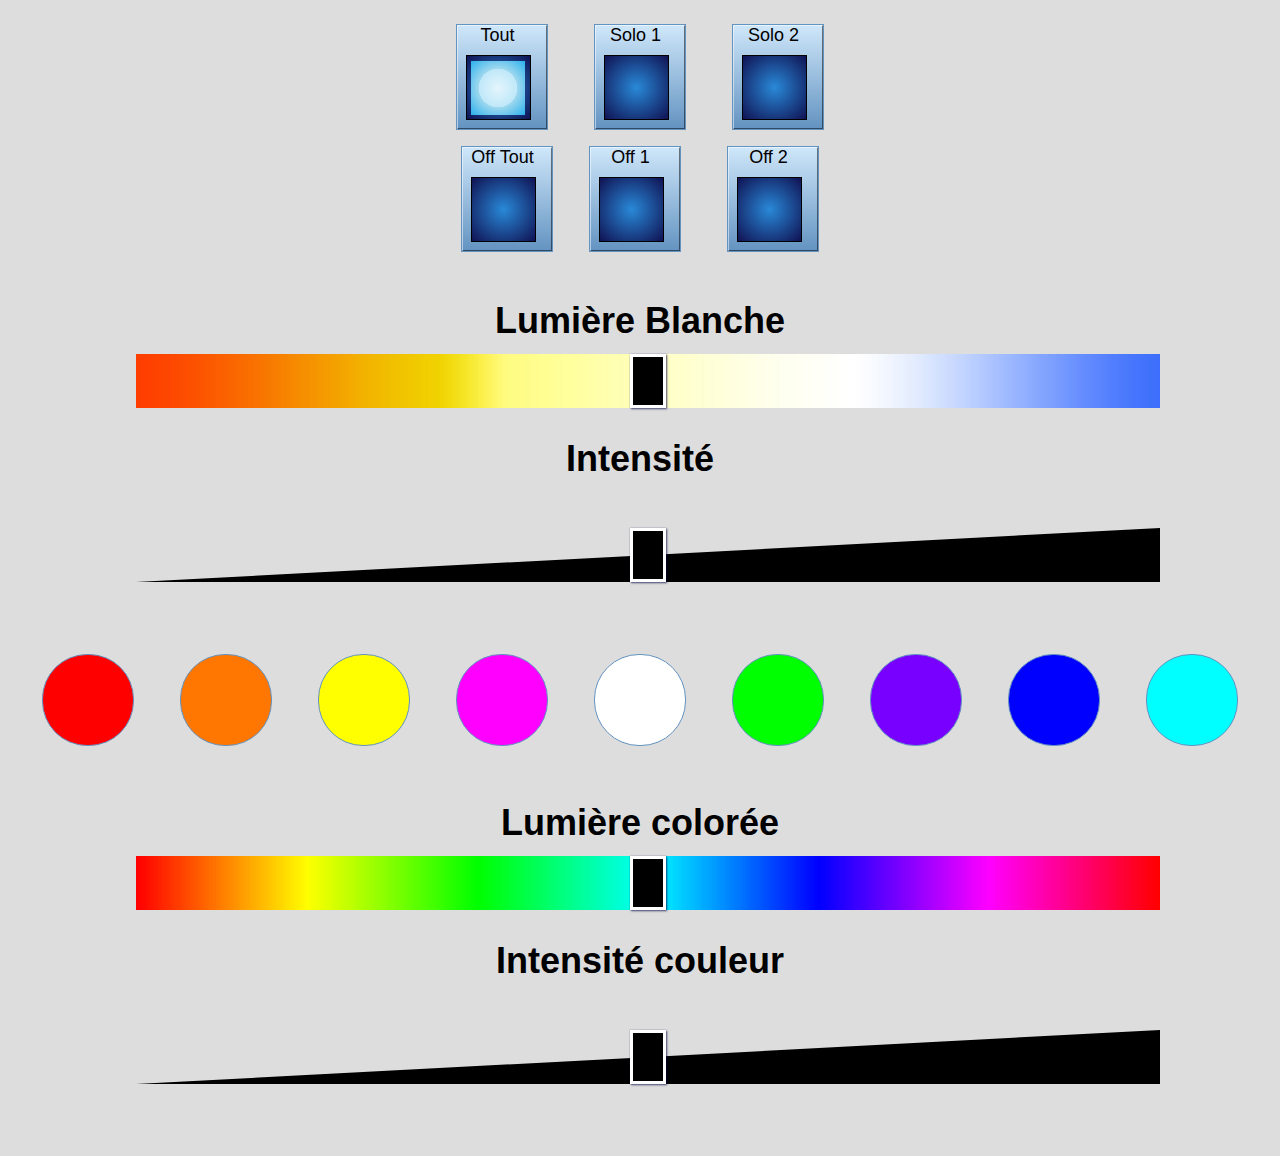
==== commit 134d1833: "reprise du projet" ====
--- a/Master/http/index.html
+++ b/Master/http/index.html
@@ -8,7 +8,7 @@
   while (hex.length < 2) {hex = "0" + hex; }
   return hex;
 }
-
+var rgb=""
 function White(){
 	var Wrange,Hrange, h, p ;
 	
@@ -16,6 +16,7 @@
 	Wrange = document.getElementById("Pwhite");
 	
 	h=Hrange.value/100;
+	p=Wrange.value/100;
 	
 	var r, g, b,w;
 	
@@ -28,36 +29,29 @@
 	{
 		console.log("step1");
 		r=1;
-		g=2*h;
-		b=0;	
+		g=(95/255)+((77/255)*2*h);
+		b=h;	
 	}
-	else if(h<(2/2))
+	else if(h<=(2/2))
 	{
 		console.log("step2");
 		r=1;
-		g=1;
-		b=2*(h-(1/2));
+		g=(172/255)+((83/255)*(2*(h-0.5)));
+		b=h;	
 	}
 	
-	var P_affichage=(Wrange.value*2.55)/4;
-	var P_led=(Wrange.value*2.55)/8;
-	
-	var rA=Math.round(r*p+3*p);
-	var gA=Math.round(g*p+3*p);
-	var bA=Math.round(b*p+3*p);
-	
-	r=Math.round(r*P_led*3+P_led);
-	g=Math.round(g*P_led*3+P_led);
-	b=Math.round(b*P_led*3+P_led);
-	w=Math.round(4*P_led);
-	
-	var rgbHex=toHex(r)+toHex(g)+toHex(b);
+	r=Math.round(p*r*255);
+	g=Math.round(p*g*255);
+	b=Math.round(p*b*255);
+	w=Math.round(p*255);
+	
+	//var rgbHex=toHex(127+r/2)+toHex(127+g/2)+toHex(127+b/2);
 	var rgb="R="+r+"&G="+g+"&B="+b+"&W="+w;
 	
-	console.log(r+" "+g+" "+b+" "+rgbHex);
+	console.log(r+" "+g+" "+b+" ");
 	//console.log(rgb);
 	
-	document.getElementById("fond").style.backgroundColor = rgbHex;
+	//document.getElementById("fond").style.backgroundColor = rgbHex;
 	return  rgb;
 }
 
@@ -104,10 +98,54 @@
 	//console.log(r+" "+g+" "+b+" "+l+" "+w+" "+diviseur+ " "+rgbHex);
 	//console.log(rgbHSV);
 	
-	document.getElementById("fond").style.backgroundColor = rgbHex;
+	//document.getElementById("fond").style.backgroundColor = rgbHex;
 	return  rgbHSV;
 }
-
+function UnCheck()
+{
+	var Bpreset = document.getElementById("RRouge");
+	if (Bpreset.checked)Bpreset.checked=false;
+	else
+	{
+		Bpreset = document.getElementById("ROrange");
+		if (Bpreset.checked) Bpreset.checked=false;
+		else
+		{
+			Bpreset = document.getElementById("RJaune");
+			if (Bpreset.checked) Bpreset.checked=false;
+			else
+			{
+				Bpreset = document.getElementById("RVert");
+				if (Bpreset.checked) Bpreset.checked=false;
+				else
+				{
+					Bpreset = document.getElementById("RCyan");
+					if (Bpreset.checked) Bpreset.checked=false;
+					else
+					{
+						Bpreset = document.getElementById("RBleu");
+						if (Bpreset.checked) Bpreset.checked=false;
+						else
+						{
+							Bpreset = document.getElementById("RViolet");
+							if (Bpreset.checked) Bpreset.checked=false;
+							else
+							{
+								Bpreset = document.getElementById("RRose");
+								if (Bpreset.checked) Bpreset.checked=false;
+								else
+								{
+									Bpreset = document.getElementById("RBlanc");
+									if (Bpreset.checked) Bpreset.checked=false;
+								}
+							}
+						}
+					}
+				}
+			}
+		}
+	}
+}
 
  function loadXML(type) 
 	{ 
@@ -120,10 +158,11 @@
 		{   
 			xmlhttp=new ActiveXObject("Microsoft.XMLHTTP");   
 		} 
-		var Crange,Hrange,Wrange;
+		var Crange,Hrange,Wrange,Trange;
 		Crange = document.getElementById("Pcolor");
 		Hrange = document.getElementById("Hue");
 		Wrange = document.getElementById("Pwhite");
+		Trange = document.getElementById("Temperature");
 		
 		
 		if (type == 1) // blanc
@@ -134,6 +173,7 @@
 			W=Math.round(W);
 			
 			rgb=White();
+			UnCheck();
 		}
 		else if (type == 2) // couleur
 		{
@@ -141,6 +181,91 @@
 			W=0
 			
 			rgb=Color();
+			UnCheck();
+		}
+		else if (type == 3) // preset
+		{
+			Crange.value=100;
+			Wrange.value=100;
+			
+			var Bpreset = document.getElementById("RRouge");
+			if (Bpreset.checked)
+			{
+				rgb="R=255&G=0&B=0&W=0";
+				Hrange.value=0;
+			}
+			else
+			{
+				Bpreset = document.getElementById("ROrange");
+				if (Bpreset.checked)
+				{
+					rgb="R=255&G=64&B=0&W=0";
+					Hrange.value=11;
+				}
+				else
+				{
+					Bpreset = document.getElementById("RJaune");
+					if (Bpreset.checked)
+					{
+						rgb="R=255&G=128&B=0&W=0";
+						Hrange.value=22;
+					}
+					else
+					{
+						Bpreset = document.getElementById("RVert");
+						if (Bpreset.checked)
+						{
+							rgb="R=0&G=255&B=0&W=0";
+							Hrange.value=33;
+						}
+						else
+						{
+							Bpreset = document.getElementById("RCyan");
+							if (Bpreset.checked)
+							{
+								rgb="R=0&G=255&B=255&W=0";
+								Hrange.value=55;
+							}
+							else
+							{
+								Bpreset = document.getElementById("RBleu");
+								if (Bpreset.checked)
+								{
+									rgb="R=0&G=0&B=255&W=0";
+									Hrange.value=67;
+								}
+								else
+								{
+									Bpreset = document.getElementById("RViolet");
+									if (Bpreset.checked)
+									{
+										rgb="R=255&G=0&B=255&W=0";
+										Hrange.value=78;
+									}
+									else
+									{
+										Bpreset = document.getElementById("RRose");
+										if (Bpreset.checked)
+										{
+											rgb="R=255&G=0&B=128&W=0";
+											Hrange.value=89;
+										}
+										else
+										{
+											Bpreset = document.getElementById("RBlanc");
+											if (Bpreset.checked)
+											{
+												rgb="R=255&G=255&B=255&W=255";
+												Trange.value=50;
+											}
+										}
+									}
+								}
+							}
+						}
+					}
+				}
+			}
 		}
 		else
 		{
@@ -209,7 +334,7 @@
   box-shadow: 0.8px 0.8px 1.9px rgba(0, 0, 62, 0.67), 0px 0px 0.8px rgba(0, 0, 88, 0.67);
   border: 0.4vh solid rgba(255, 255, 255,255);
   height:  6vh;
-  width:  2vh;
+  width:  4vh;
   //border-radius:  1vh;
   background: #000000;
   cursor: pointer;
@@ -396,6 +521,67 @@
   width: 6vh;
 }
 
+.buttonC {
+  background: #cfe7fa;
+
+  border: 1px solid #6393c1;
+ 
+  cursor: pointer;
+  display: inline-block;
+  
+  margin: 0vh 2vh 0vh 2vh;
+  width: 10vh;
+  height: 10vh;
+  border-radius: 5vh;
+}
+
+#Rouge { background: #ff0000;}
+#Orange { background: #ff7700;}
+#Jaune { background: #ffff00;}
+#Vert { background: #00ff00;}
+#Cyan { background: #00ffff;}
+#Bleu { background: #0000ff;}
+#Violet { background: #7700ff;}
+#Rose { background: #ff00ff;}
+#Blanc { background: #ffffff;}
+
+
+
+.buttonC:hover .inner {
+  opacity: .5;
+}
+
+.buttonC input {
+  display: none;
+}
+
+.buttonC input:checked + .outer .inner {
+  opacity: 1;
+}
+
+.buttonC .inner {
+  background: #ffffff;
+  display: block;
+  
+  margin: 1vh 1vh;
+  opacity: 0;
+  -moz-transition: opacity .5s;
+  -webkit-transition: opacity .5s;
+  -o-transition: opacity .5s;
+  transition: opacity .5s;
+  height: 4vh;
+  width: 4vh;
+  border-radius: 4vh;
+
+  
+    //border-top: 6vh solid transparent;
+    border-right: 2vh solid black;
+    border-top: 2vh solid black;
+    border-bottom: 2vh solid black;
+    border-left: 2vh solid black;
+
+}
+
 #curseur{
 	//position:absolute;
 	//top:8vh;
@@ -415,7 +601,7 @@
 #Pwhite, #Pcolor {
 	height: 0px;
 	background-size: 6vh 80vw;
-	margin: -3vh;
+	margin: -3vh 10vw;
 }
 
 #right {
@@ -458,16 +644,16 @@
             </div>		
 			<div class="row">
 				<label class="button" id="BCTOUT">
-					<input type="checkbox" name="button" id="CTOUT" />
+					<input type="checkbox" name="button" id="CTOUT"  onchange="loadXML()" />
 					Off Tout
 					<span class="outer"><span class="inner"></span></span>
 				</label><label class="button" id="BC1">
-					<input type="checkbox" name="button" id="C1" />
+					<input type="checkbox" name="button" id="C1"  onchange="loadXML()" />
 					Off 1
 					<span class="outer"><span class="inner"></span></span>
 				</label>
 				<label class="button" id="BC2">
-					<input type="checkbox" name="button" id="C2" />
+					<input type="checkbox" name="button" id="C2"  onchange="loadXML()" />
 					Off 2
 					<span class="outer"><span class="inner"></span></span>
 				</label>
@@ -478,53 +664,51 @@
 			
 				<h4>Intensit�</h4>
 				<div id="right">	</div>
-				<input type="range" name="points" id="Pwhite" onmousemove="White()" onchange="loadXML(1)"  value="50" min="0" max="100" class="slider" >
+				<input type="range" name="points" id="Pwhite" onmousemove="White()" onchange="loadXML(1)"  value="55" min="10" max="100" class="slider" >
 				
 				
 				
 			</div>
 			
 			<div class="row">
-				<label class="button" id="Rouge">
-                    <input type="radio" name="button" id="RRouge" />
-                    Rouge
-                    <span class="outer"><span class="inner"></span></span>
-                </label>
-				<label class="button" id="Orange">
-                    <input type="radio" name="button" id="ROrange" />
-                    Orange
-                    <span class="outer"><span class="inner"></span></span>
-                </label>
-				<label class="button" id="Jaune">
-                    <input type="radio" name="button" id="RJaune" />
-                    Jaune
-                    <span class="outer"><span class="inner"></span></span>
-                </label>
-                <label class="button" id="Vert">
-                    <input type="radio" name="button" id="RVert" />
-                    Vert
-                    <span class="outer"><span class="inner"></span></span>
-                </label>
-                <label class="button" id="Vert">
-                    <input type="radio" name="button" id="RVert" />
-                    Cyan
-                    <span class="outer"><span class="inner"></span></span>
-                </label>
-                <label class="button" id="Bleu">
-                    <input type="radio" name="button" id="RBleu" />
-                    Bleu
-                    <span class="outer"><span class="inner"></span></span>
-                </label>
-                <label class="button" id="Bleu">
-                    <input type="radio" name="button" id="RBleu" />
-                    Violet
-                    <span class="outer"><span class="inner"></span></span>
-                </label>
-                <label class="button" id="Bleu">
-                    <input type="radio" name="button" id="RBleu" />
-                    Rose
-                    <span class="outer"><span class="inner"></span></span>
-                </label>
+				<label class="buttonC" id="Rouge">
+                    <input type="radio" name="couleur" id="RRouge"  onchange="loadXML(3)"/>
+						<span class="inner" id="IRouge"></span>
+                </label>
+				<label class="buttonC" id="Orange">
+                    <input type="radio" name="couleur" id="ROrange"  onchange="loadXML(3)"/>
+						<span class="inner"></span>
+                </label>
+				<label class="buttonC" id="Jaune">
+                    <input type="radio" name="couleur" id="RJaune"  onchange="loadXML(3)"/>
+                   <span class="inner"></span>
+                </label>
+                <label class="buttonC" id="Rose">
+                    <input type="radio" name="couleur" id="RRose"  onchange="loadXML(3)"/>
+                   <span class="inner"></span>
+                </label>
+				<label class="buttonC" id="Blanc">
+                    <input type="radio" name="couleur" id="RBlanc" onchange="loadXML(3)" />
+                   <span class="inner"></span>
+                </label>
+				 <label class="buttonC" id="Vert">
+                    <input type="radio" name="couleur" id="RVert"  onchange="loadXML(3)"/>
+                    <span class="inner"></span>
+                </label>
+				<label class="buttonC" id="Violet">
+                    <input type="radio" name="couleur" id="RViolet"  onchange="loadXML(3)"/>
+                   <span class="inner"></span>
+                </label>
+                <label class="buttonC" id="Bleu">
+                    <input type="radio" name="couleur" id="RBleu"  onchange="loadXML(3)"/>
+                   <span class="inner"></span>
+                </label>
+                <label class="buttonC" id="Cyan">
+                    <input type="radio" name="couleur" id="RCyan" onchange="loadXML(3)" />
+                    <span class="inner"></span>
+                </label>
+               
+				
             </div>
 			
 			<div class="row" id="curseur">
